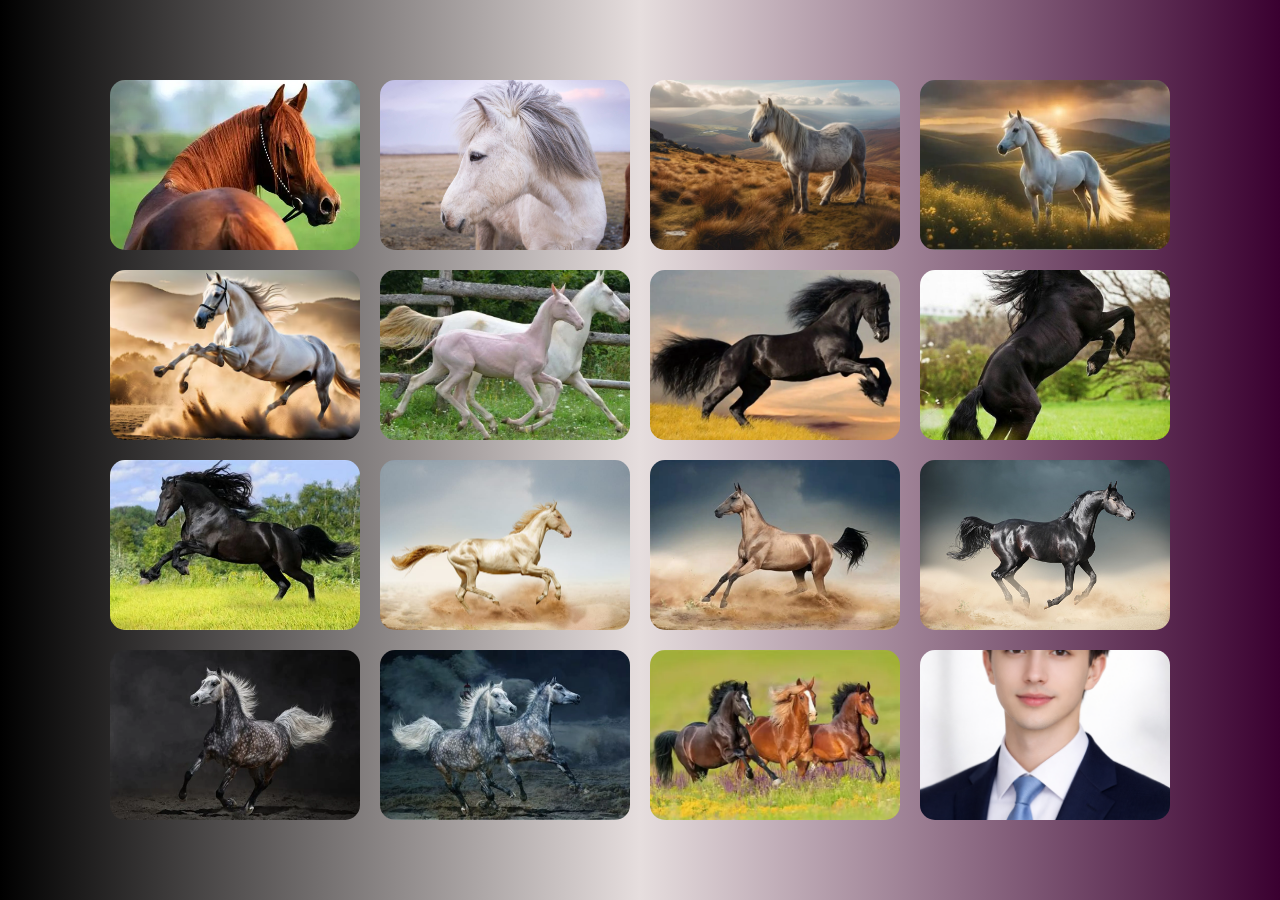
==== task-1_ImageGallery/index.html @ f2fe4d6c "fixed gallery folder showing issue" ====
<!DOCTYPE html>
<html lang="en">
    <head>
        <title>Image Gallery</title>
        <meta charset="UTF-8">
        <meta name="viewport" content="width=device-width, initial-scale=1.0">
        <link rel="stylesheet" href="style.css">
    </head>
    <body>
        <div class="gallery">

                <img src="horse-2.webp" alt="Image 2">
                <img src="horse-3.jpg" alt="Image 3">
                <img src="horse-4.jpg" alt="Image 4">
                <img src="horse-5.webp" alt="Image 5">
                <img src="horse-6.avif" alt="Image 6">
                <img src="horse-7.webp" alt="Image 7">
                <img src="horse-8.webp" alt="Image 8">
                <img src="horse-9.jpg" alt="Image 9">
                <img src="horse-10.webp" alt="Image 10">
                <img src="horse-11.jpg" alt="Image 11">
                <img src="horse-12.webp" alt="Image 12">
                <img src="horse-13.jpg" alt="Image 13">
                <img src="horse-14.webp" alt="Image 14">
                <img src="horse-15.webp" alt="Image 15">
                <img src="horse-16.webp" alt="Image 16">
                <img src="ChatGPT Image Apr 1, 2026, 01_21_26 AM.png" alt="Image 17">

        </div><!-- End of gallery -->

        <div id="lightbox">
        <span class="close" onclick="closeImage()">×</span>
        <img id="bigImage">

        <button class="prev" onclick="prevImage()">❮</button>
        <button class="next" onclick="nextImage()">❯</button>
        </div><!-- End of lightbox -->  

        <script src="script.js"></script>
    </body>
</html>
---- task-1_ImageGallery/style.css ----
*{
    margin: 0;
    padding: 0;
    box-sizing: border-box;
    font-family: 'Poppins', sans-serif;
}
body{
    display: flex;
    justify-content: center;
    align-items: center;
    min-height: 100vh;
    background: linear-gradient(90deg , #000000 ,#e6dede ,#3a0030);
}
.gallery{
    display: grid;
    flex-wrap: wrap;
    gap: 20px;
    margin: 50px auto 50px auto;
    grid-template-columns: repeat(4 , 1fr);
}
.gallery img:hover{
    transform: scale(1.1);
    transition: 0.3s ease;

}
.gallery img{
    width : 250px;
    height: 170px;
    background-repeat: no-repeat;
    background-size: cover;
    object-fit: cover;
    border-radius: 15px;
    cursor: pointer;
}
#lightbox{
    position: fixed;
    top: 0;
    left: 0;
    width: 100%;
    height: 100%;
    background: rgba(0,0,0,0.8);
    display: none;
    justify-content: center;
    align-items: center;
    opacity: 0;
    transition: opacity 0.3s ease;
}
.close{
    position: absolute;
    top: 20px;
    right: 30px;
    font-size: 30px;
    color: #fff;
    cursor: pointer;
}
#bigImage{
    max-width: 80%;
    max-height: 80%;
    border-radius: 10px;
}
.prev, .next{
    position: absolute;
    top: 50%;
    font-size: 30px;
    color: #fff;
    background: rgba(0,0,0,0.5);
    border: none;
    padding: 10px;
    cursor: pointer;
    border-radius: 50%;
}
.prev {
    left: 20px;
}
.next {
    right: 20px;
}
.fullscreen {
    position: absolute;
    top: 20px;
    left: 30px;
    font-size: 30px;
    color: #fff;
    background: rgba(0,0,0,0.5);
    border: none;
    padding: 10px;
    cursor: pointer;
    border-radius: 5px;
}
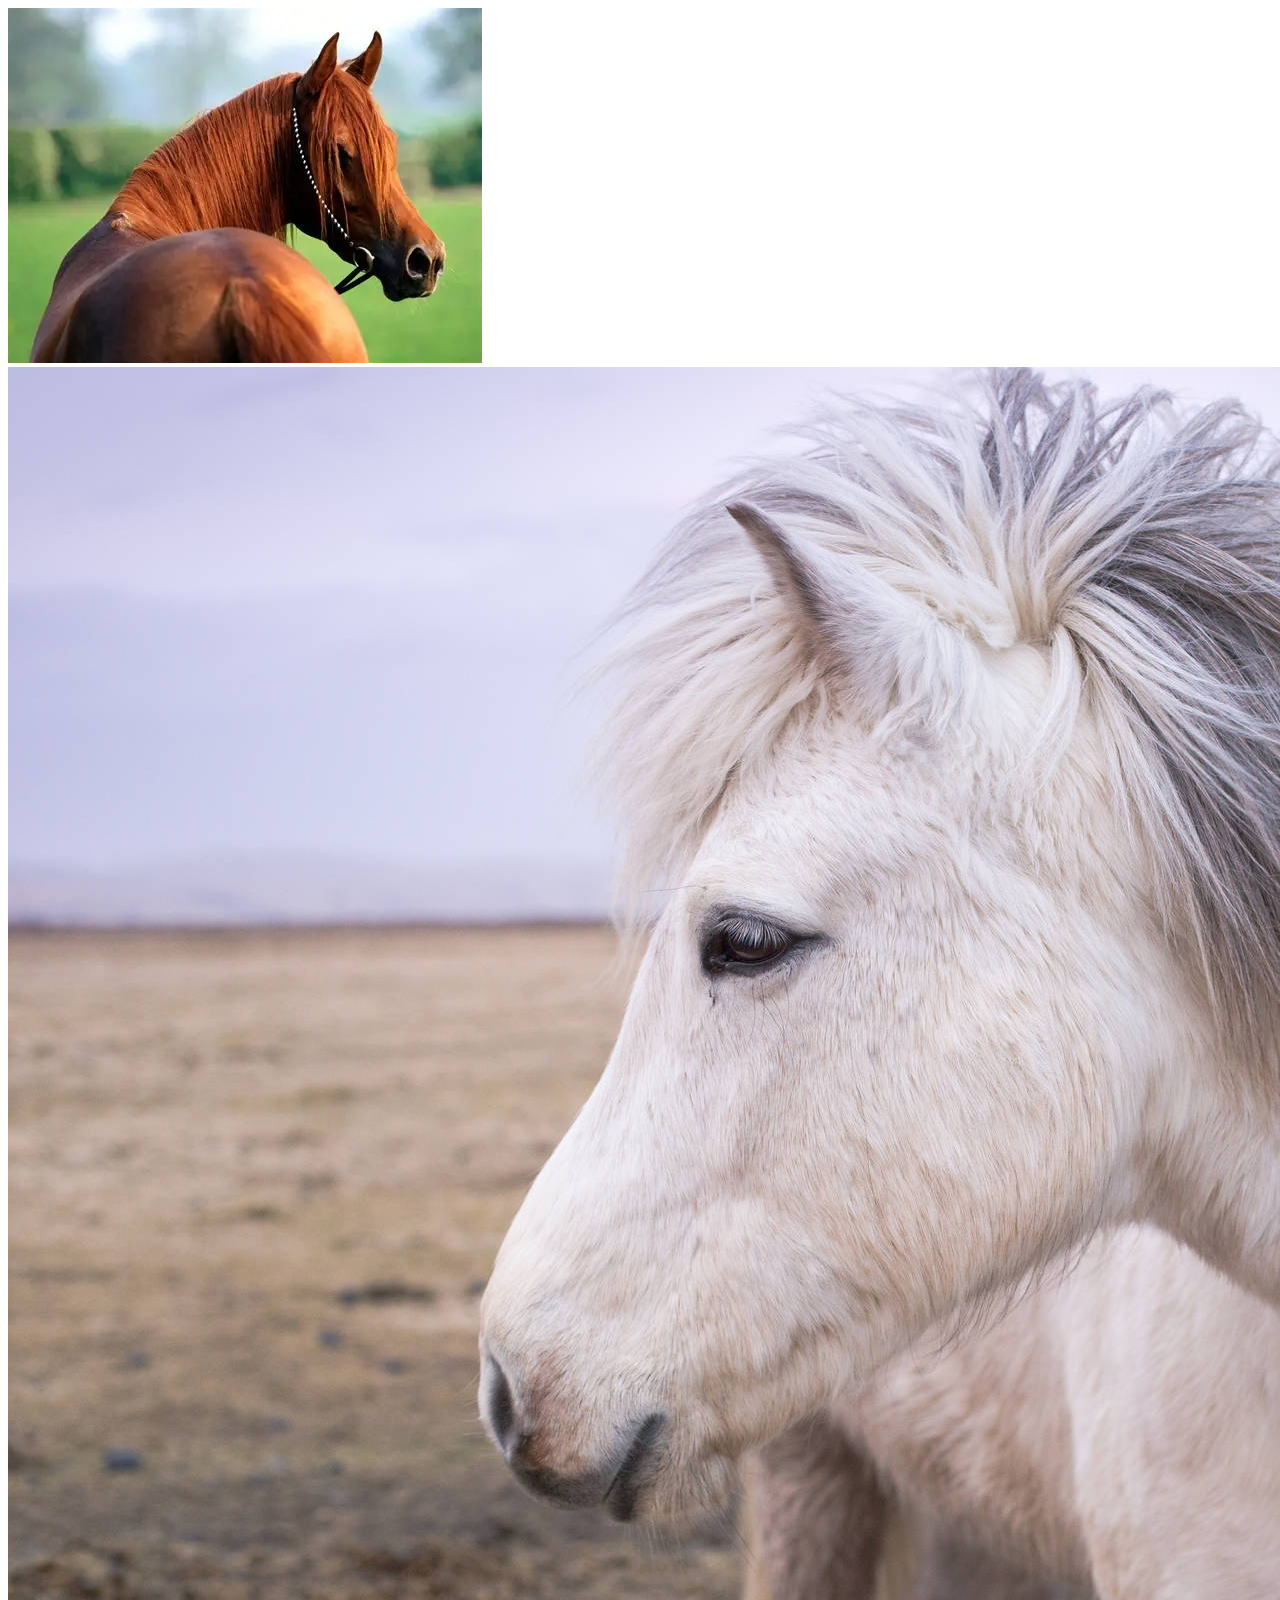
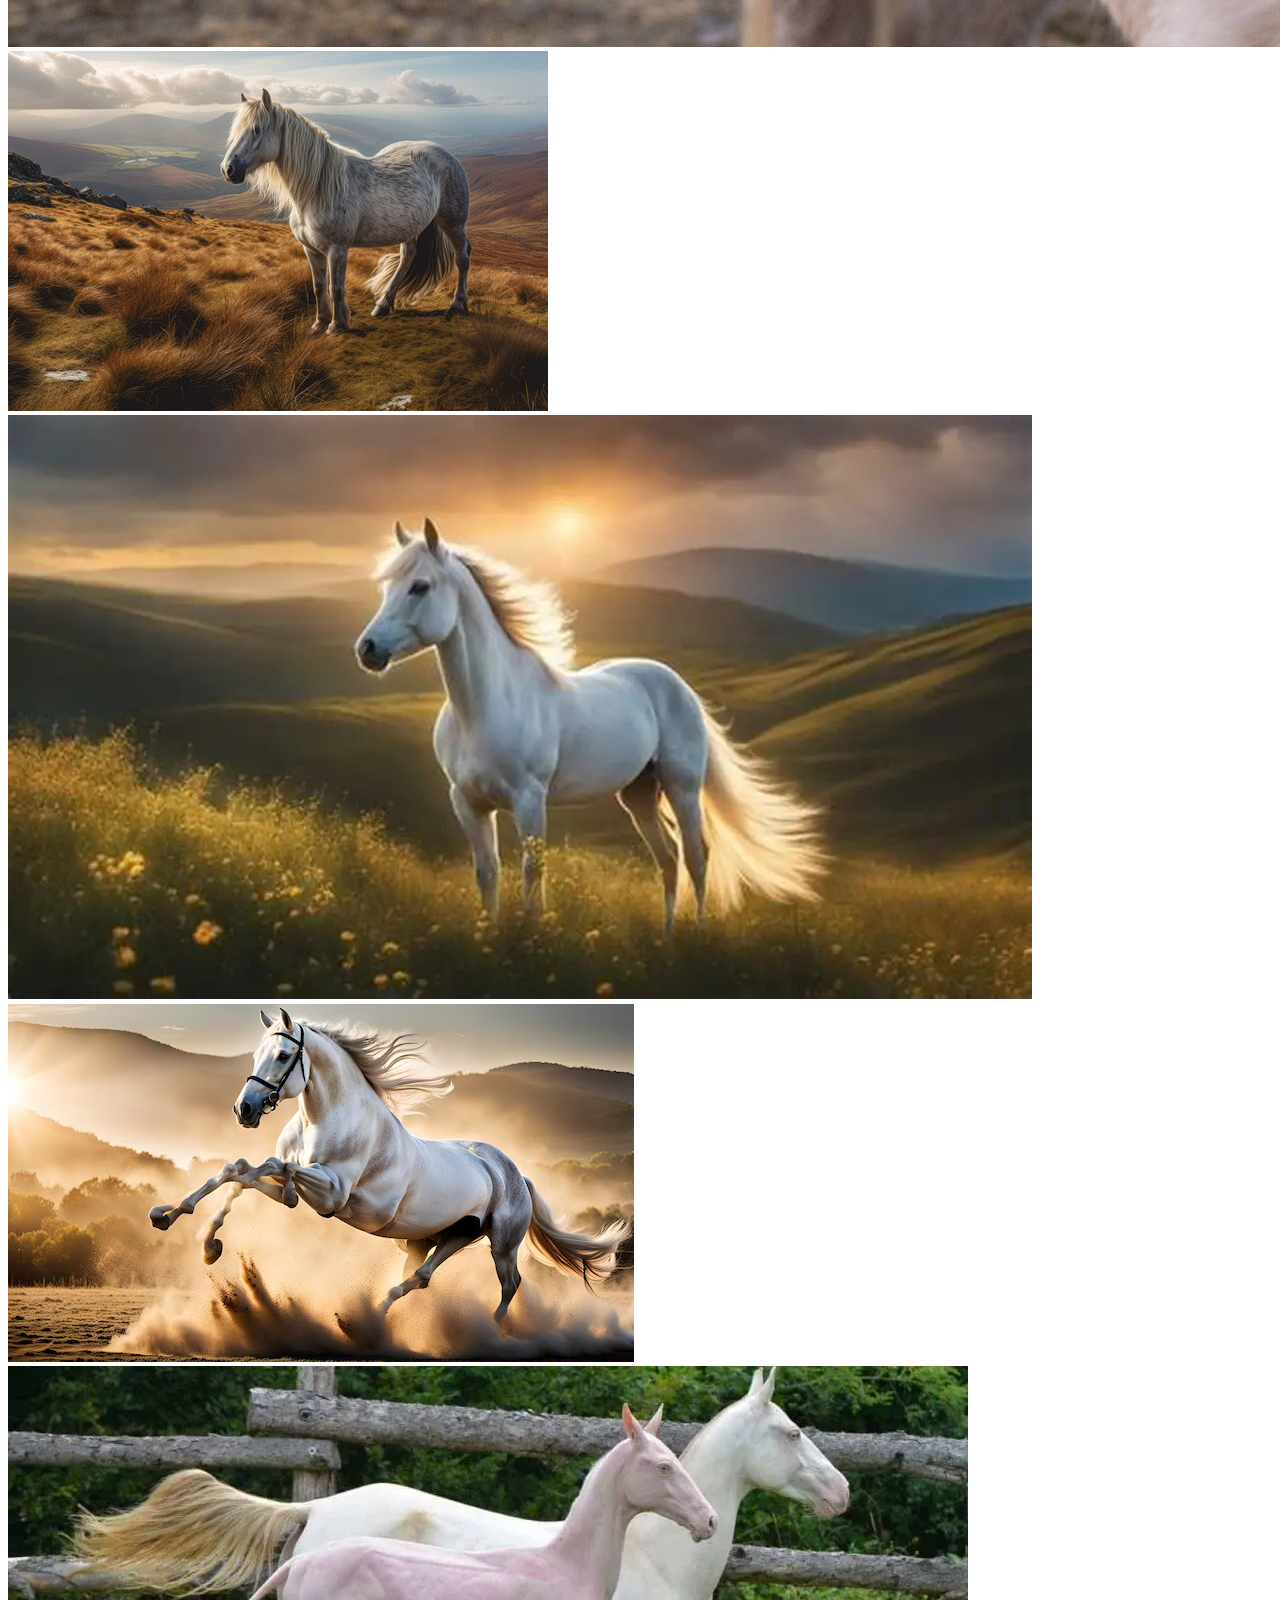
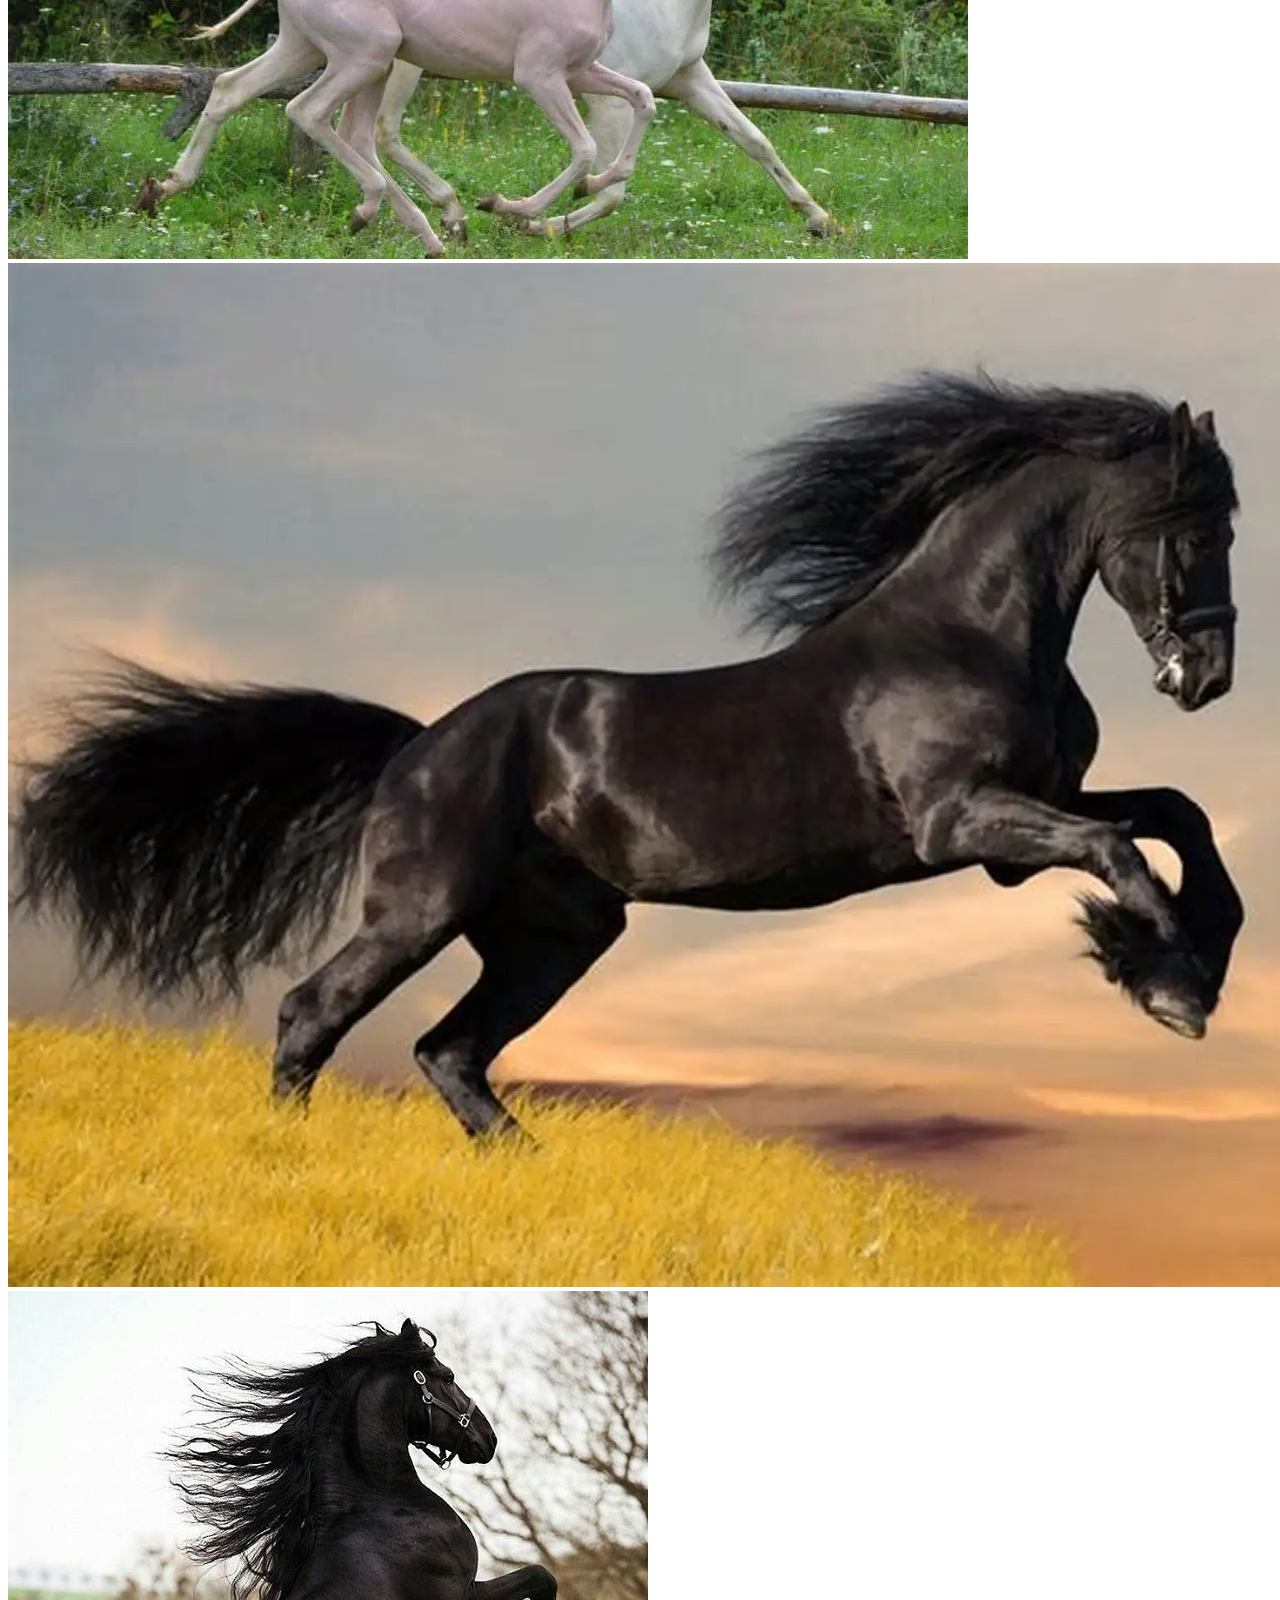
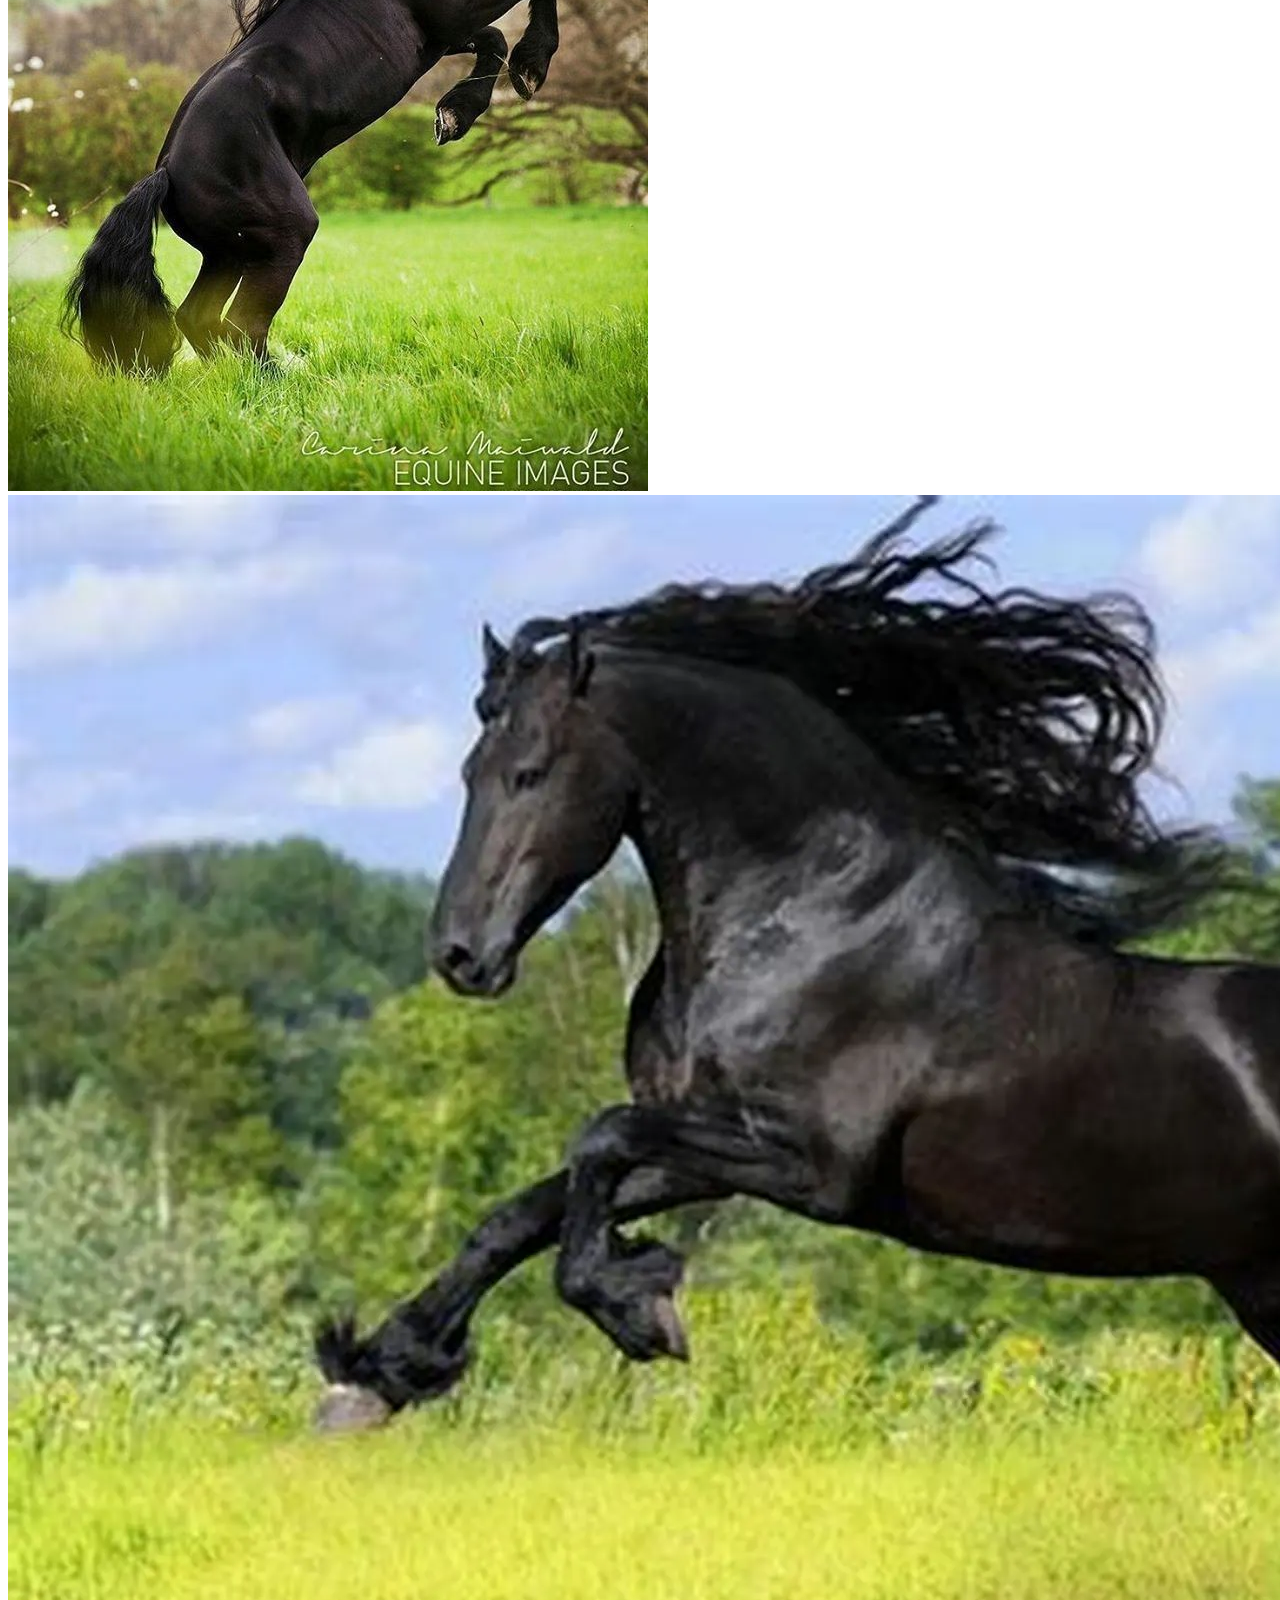
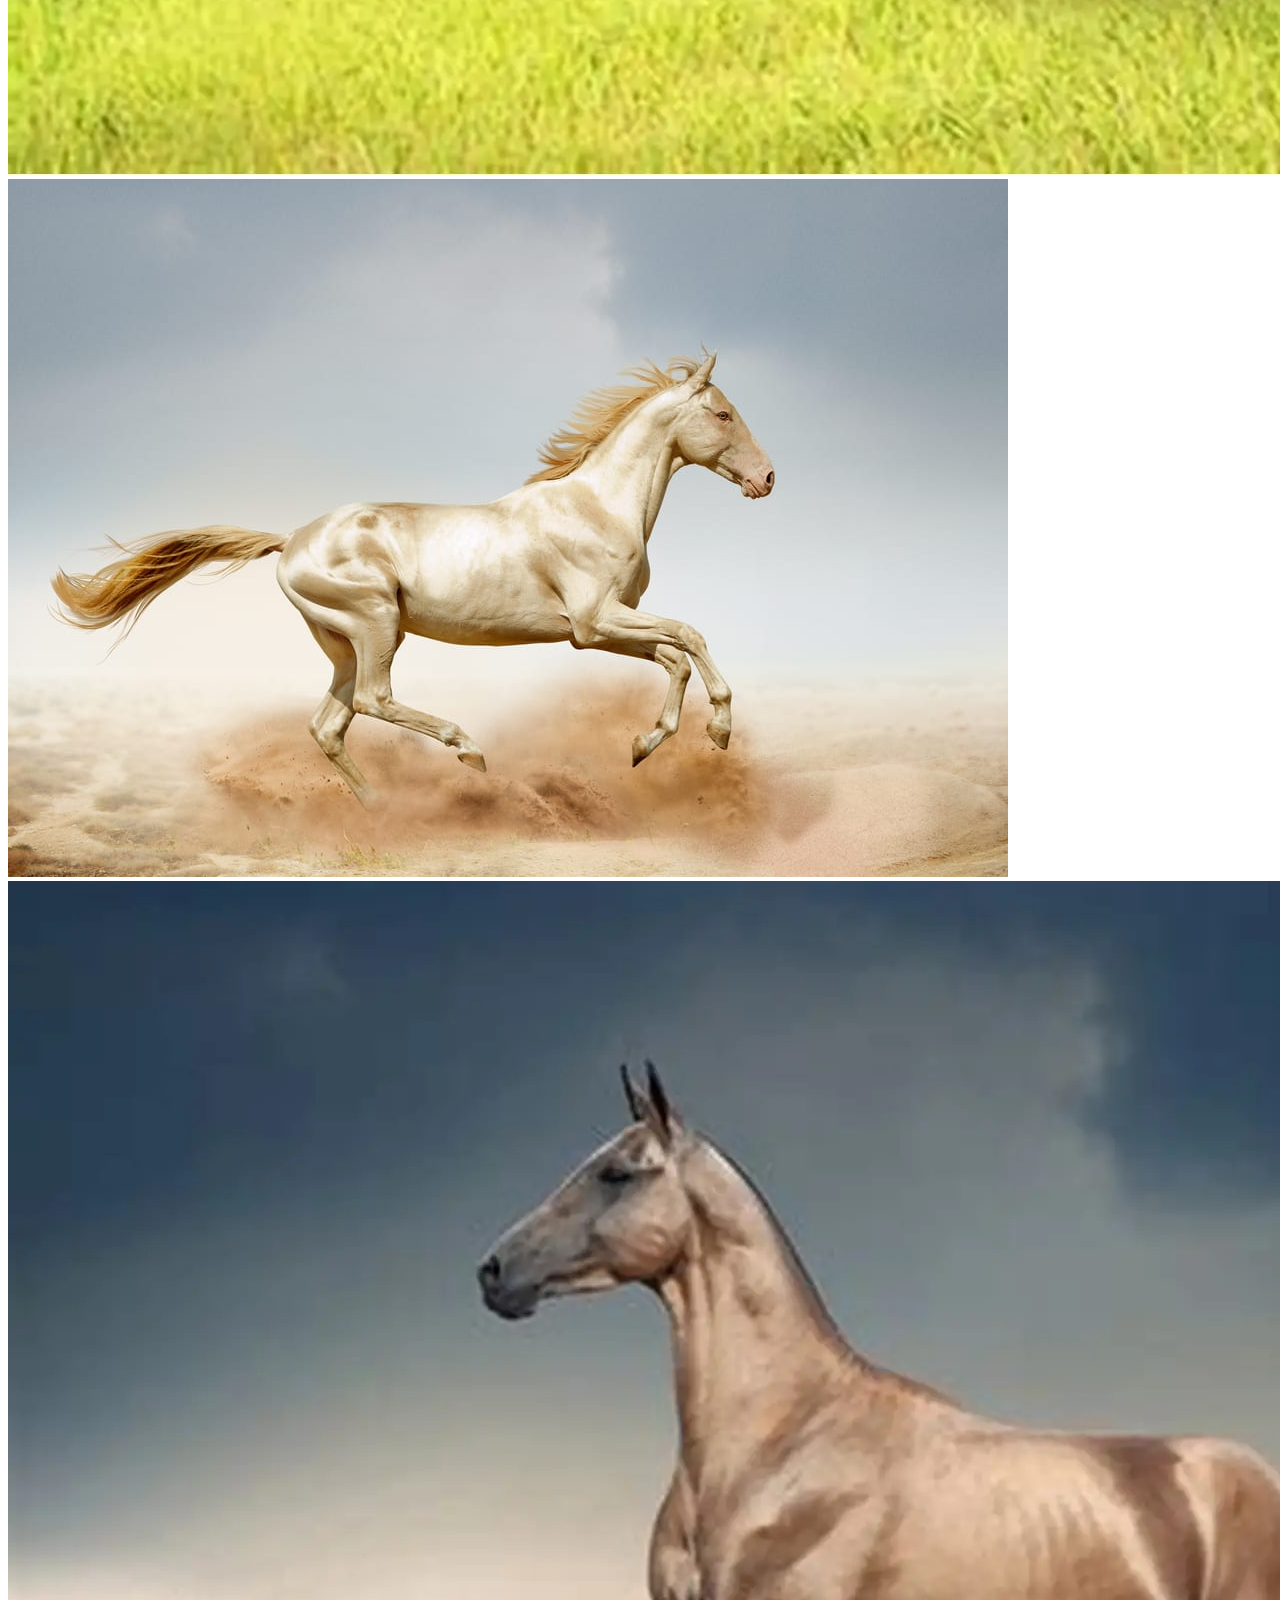
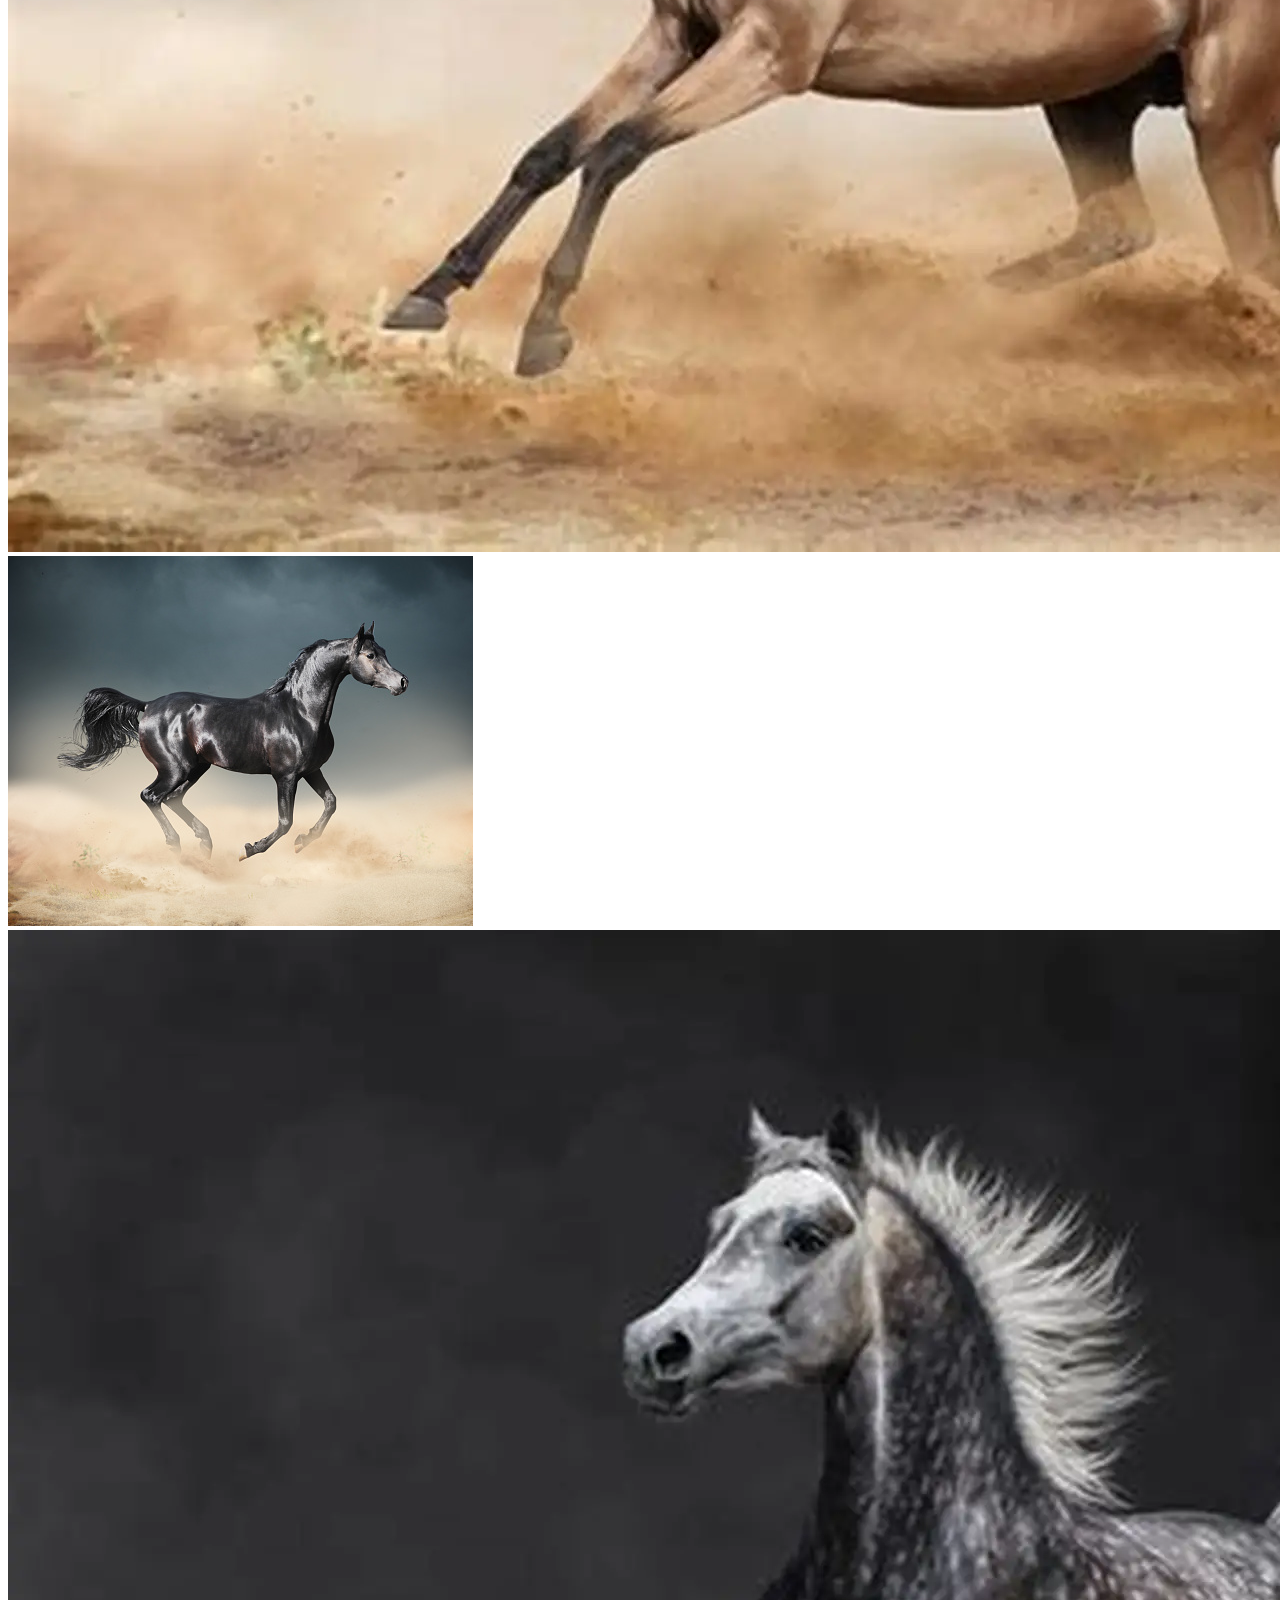
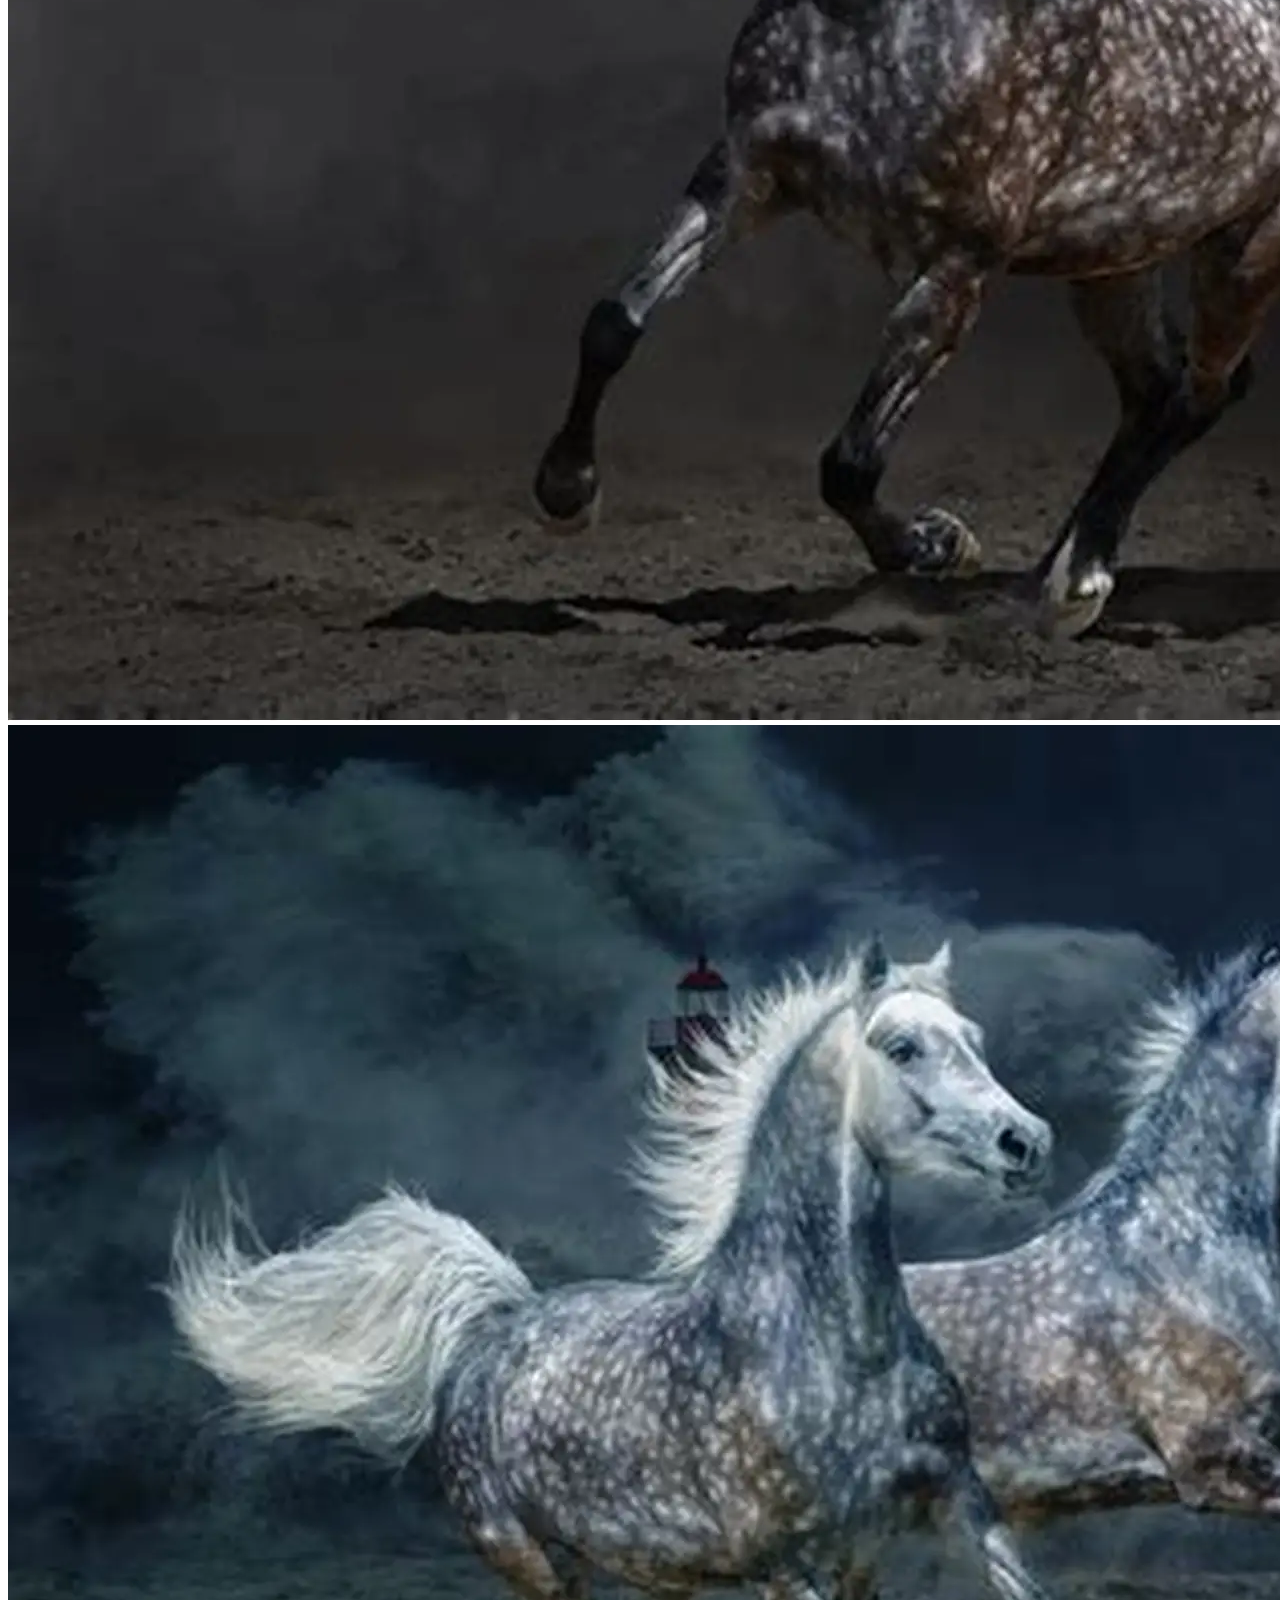
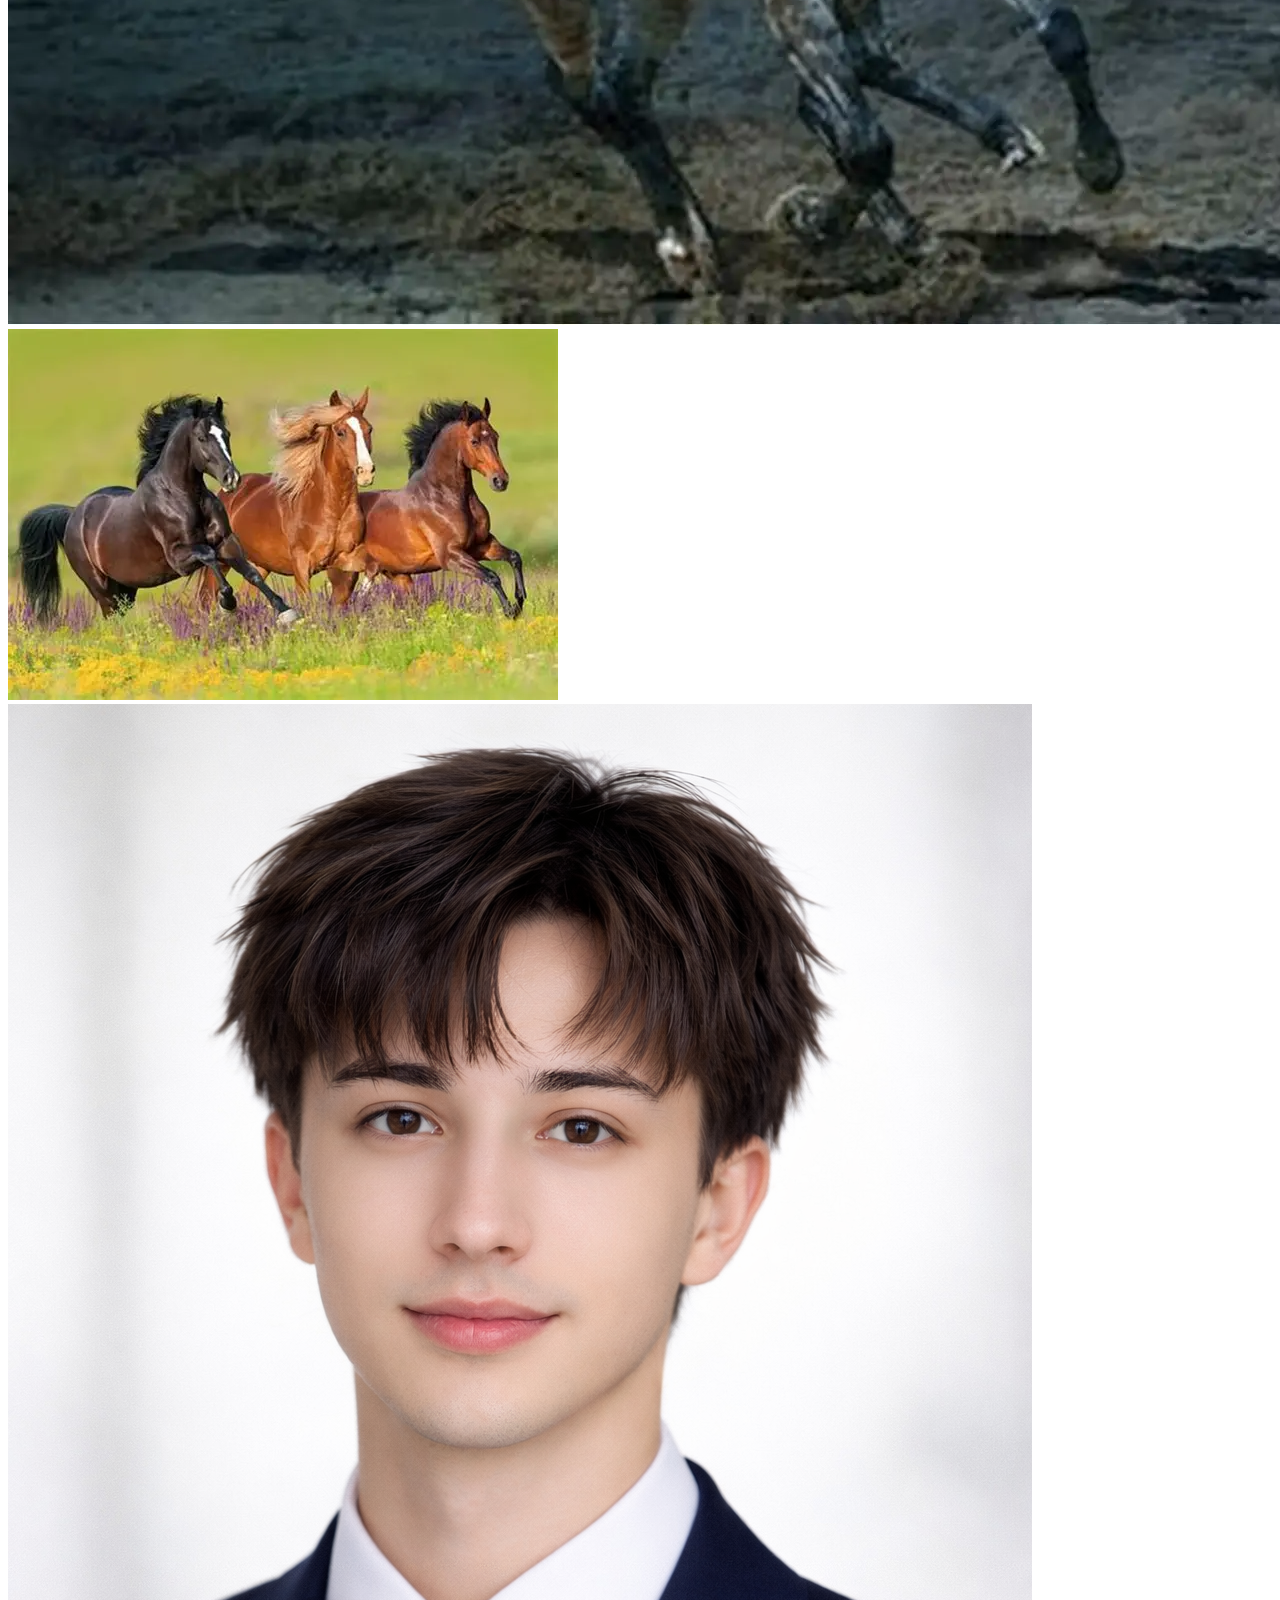
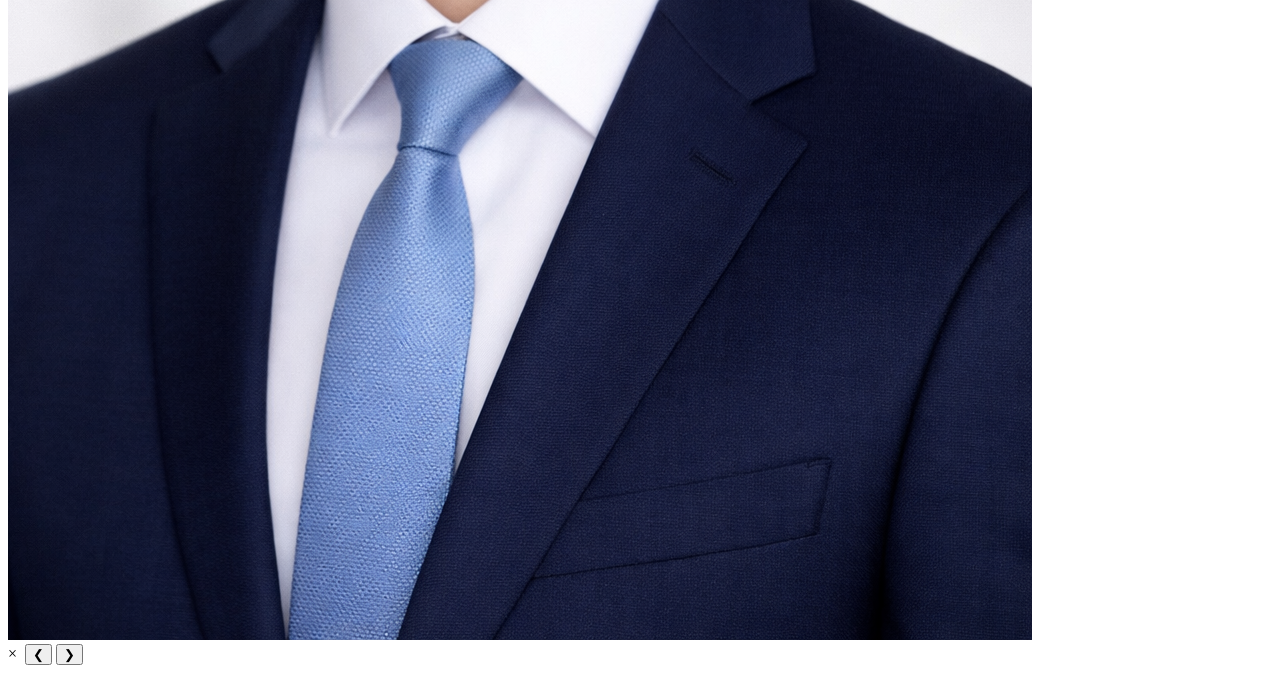
==== commit 9ef12f4f: "somthing updates" ====
--- a/task-1_ImageGallery/index.html
+++ b/task-1_ImageGallery/index.html
@@ -4,7 +4,7 @@
         <title>Image Gallery</title>
         <meta charset="UTF-8">
         <meta name="viewport" content="width=device-width, initial-scale=1.0">
-        <link rel="stylesheet" href="style.css">
+        <link rel="stylesheet" href="task-1_ImageGallery/style.css">
     </head>
     <body>
         <div class="gallery">
@@ -36,6 +36,6 @@
         <button class="next" onclick="nextImage()">❯</button>
         </div><!-- End of lightbox -->  
 
-        <script src="script.js"></script>
+        <script src="task-1_ImageGallery/script.js"></script>
     </body>
 </html>
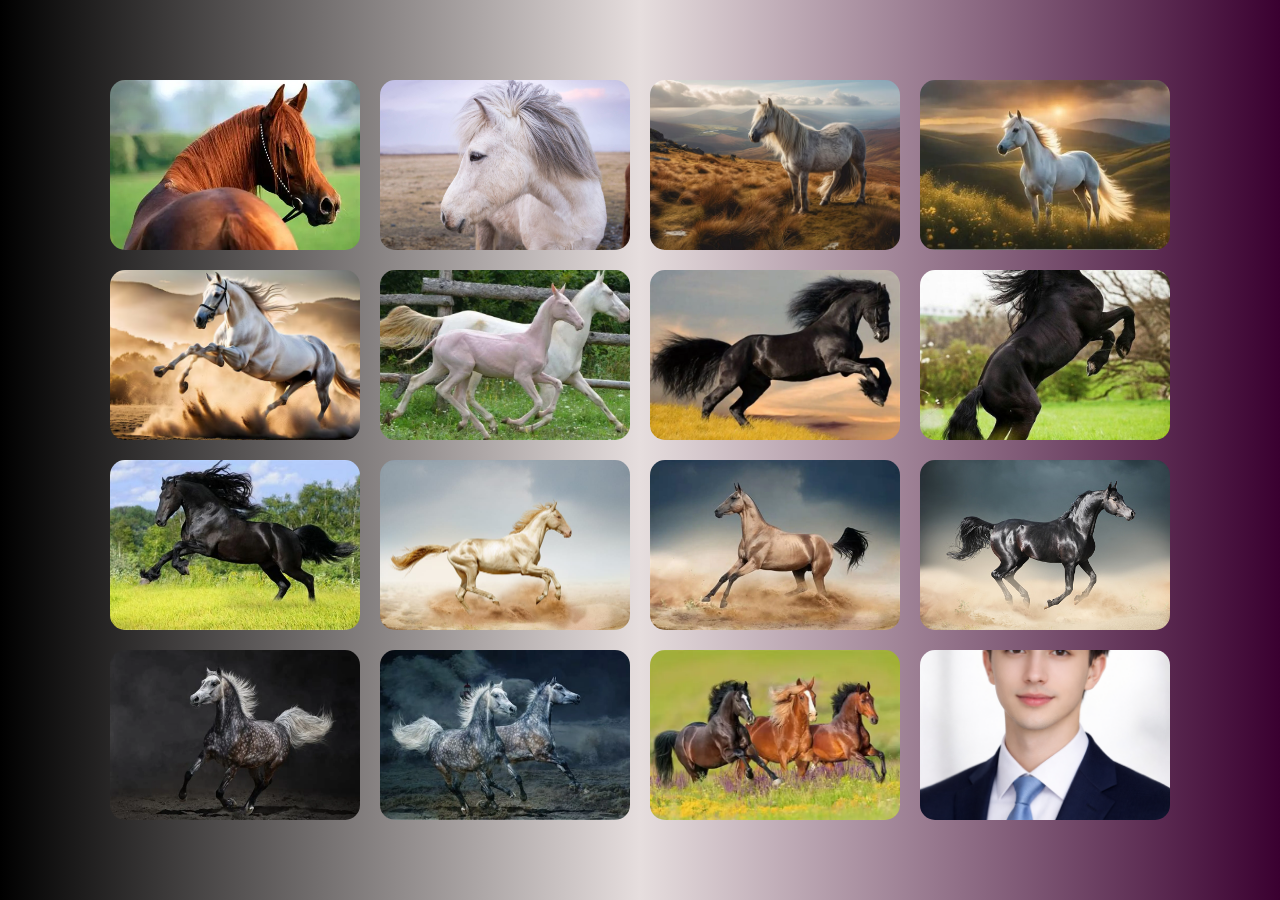
==== commit e3117267: "All code update" ====
--- a/task-1_ImageGallery/index.html
+++ b/task-1_ImageGallery/index.html
@@ -4,7 +4,7 @@
         <title>Image Gallery</title>
         <meta charset="UTF-8">
         <meta name="viewport" content="width=device-width, initial-scale=1.0">
-        <link rel="stylesheet" href="task-1_ImageGallery/style.css">
+        <link rel="stylesheet" href="style.css">
     </head>
     <body>
         <div class="gallery">
@@ -36,6 +36,6 @@
         <button class="next" onclick="nextImage()">❯</button>
         </div><!-- End of lightbox -->  
 
-        <script src="task-1_ImageGallery/script.js"></script>
+        <script src="script.js"></script>
     </body>
 </html>
--- a/task-1_ImageGallery/style.css
+++ b/task-1_ImageGallery/style.css
@@ -0,0 +1,89 @@
+*{
+    margin: 0;
+    padding: 0;
+    box-sizing: border-box;
+    font-family: 'Poppins', sans-serif;
+}
+body{
+    display: flex;
+    justify-content: center;
+    align-items: center;
+    min-height: 100vh;
+    background: linear-gradient(90deg , #000000 ,#e6dede ,#3a0030);
+}
+.gallery{
+    display: grid;
+    flex-wrap: wrap;
+    gap: 20px;
+    margin: 50px auto 50px auto;
+    grid-template-columns: repeat(4 , 1fr);
+}
+.gallery img:hover{
+    transform: scale(1.1);
+    transition: 0.3s ease;
+
+}
+.gallery img{
+    width : 250px;
+    height: 170px;
+    background-repeat: no-repeat;
+    background-size: cover;
+    object-fit: cover;
+    border-radius: 15px;
+    cursor: pointer;
+}
+#lightbox{
+    position: fixed;
+    top: 0;
+    left: 0;
+    width: 100%;
+    height: 100%;
+    background: rgba(0,0,0,0.8);
+    display: none;
+    justify-content: center;
+    align-items: center;
+    opacity: 0;
+    transition: opacity 0.3s ease;
+}
+.close{
+    position: absolute;
+    top: 20px;
+    right: 30px;
+    font-size: 30px;
+    color: #fff;
+    cursor: pointer;
+}
+#bigImage{
+    max-width: 80%;
+    max-height: 80%;
+    border-radius: 10px;
+}
+.prev, .next{
+    position: absolute;
+    top: 50%;
+    font-size: 30px;
+    color: #fff;
+    background: rgba(0,0,0,0.5);
+    border: none;
+    padding: 10px;
+    cursor: pointer;
+    border-radius: 50%;
+}
+.prev {
+    left: 20px;
+}
+.next {
+    right: 20px;
+}
+.fullscreen {
+    position: absolute;
+    top: 20px;
+    left: 30px;
+    font-size: 30px;
+    color: #fff;
+    background: rgba(0,0,0,0.5);
+    border: none;
+    padding: 10px;
+    cursor: pointer;
+    border-radius: 5px;
+}   
